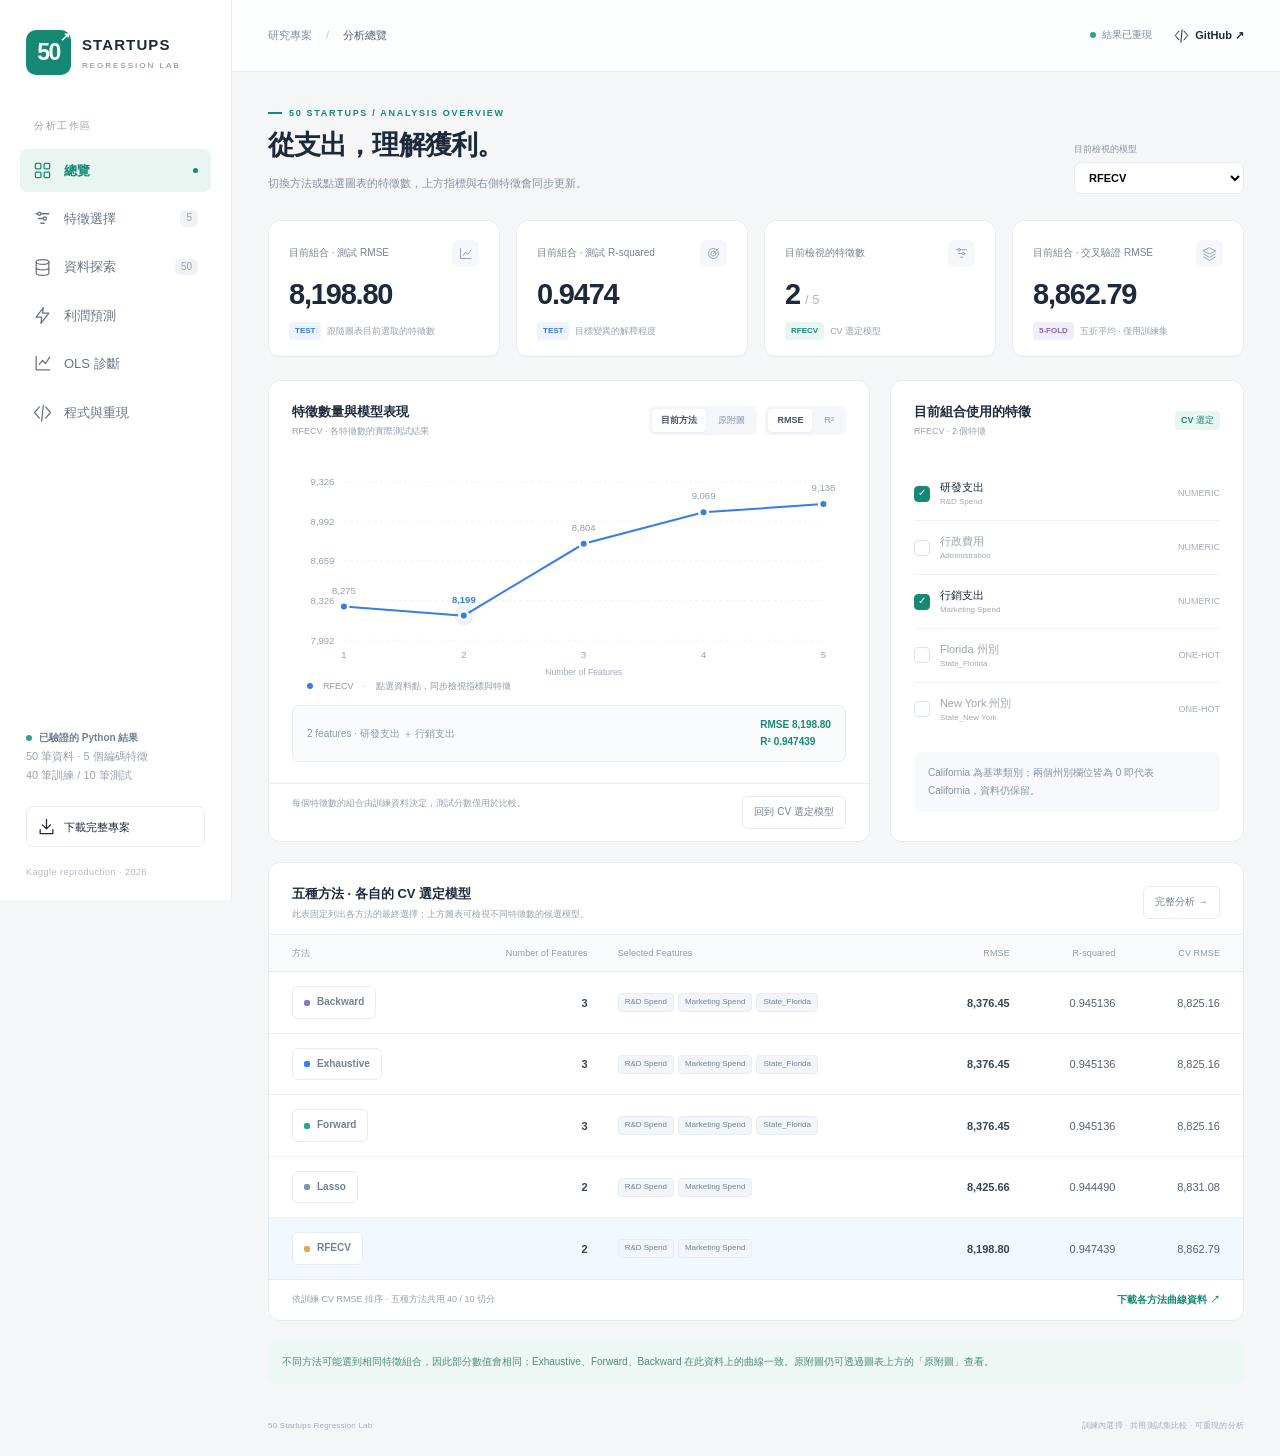
==== index.html @ 45a49378 "Publish 50 Startups analysis dashboard" ====
<!doctype html>
<html lang="zh-Hant">
<head>
  <meta charset="utf-8"><meta name="viewport" content="width=device-width, initial-scale=1">
  <meta name="description" content="探索 50 Startups 資料，對照五種特徵選擇方案、線性迴歸結果，並互動預測利潤。">
  <meta name="theme-color" content="#f5f6f8"><title>50 Startups · 迴歸分析實驗室</title>
  <link rel="stylesheet" href="styles.css">
  <script src="data.js" defer></script><script src="app.js" defer></script>
</head>
<body>
  <aside class="sidebar">
    <a class="brand" href="#overview"><span class="brand-mark">50<span>↗</span></span><span>STARTUPS<span class="brand-sub">REGRESSION LAB</span></span></a>
    <div class="sidebar-label">分析工作區</div>
    <nav aria-label="主導覽">
      <a href="#overview" data-page="overview"><i data-icon="overview"></i>總覽<span class="nav-dot"></span></a>
      <a href="#selection" data-page="selection"><i data-icon="selection"></i>特徵選擇<span class="nav-count">5</span></a>
      <a href="#dataset" data-page="dataset"><i data-icon="dataset"></i>資料探索<span class="nav-count">50</span></a>
      <a href="#prediction" data-page="prediction"><i data-icon="prediction"></i>利潤預測</a>
      <a href="#diagnostics" data-page="diagnostics"><i data-icon="diagnostics"></i>OLS 診斷</a>
      <a href="#source" data-page="source"><i data-icon="source"></i>程式與重現</a>
    </nav>
    <div class="sidebar-bottom"><div class="data-status"><span></span>已驗證的 Python 結果</div><p>50 筆資料 · 5 個編碼特徵<br>40 筆訓練 / 10 筆測試</p><a href="assets/50_startups_project.zip" download class="download-project"><i data-icon="download"></i>下載完整專案</a><div class="sidebar-foot">Kaggle reproduction · 2026</div></div>
  </aside>
  <div class="workspace">
    <header class="topbar"><span class="breadcrumb">研究專案 <span>/</span> <b id="breadcrumb-title">分析總覽</b></span><div class="topbar-right"><span class="top-status"><span></span>結果已重現</span><a class="github-link" href="https://github.com/helen861230-ux/1012-top50-startup-pages" target="_blank" rel="noopener"><i data-icon="source"></i>GitHub ↗</a></div></header>
    <main id="app" tabindex="-1"></main>
    <footer class="footer"><span>50 Startups Regression Lab</span><span>訓練內選擇 · 共用測試集比較 · 可重現的分析</span></footer>
  </div>
  <div id="toast" class="toast" role="status" aria-live="polite"></div>
  <noscript><p>此分析網頁需要啟用 JavaScript。您也可以下載完整 Python 專案執行。</p></noscript>
</body>
</html>
---- styles.css ----
:root{--bg:#f5f6f8;--surface:#fff;--ink:#1e2a3b;--muted:#778294;--line:#e8ecf1;--teal:#168974;--teal-light:#e9f5f0;--blue:#367de9;--blue-light:#edf3ff;--purple:#8968cb;--shadow:0 2px 4px #23355402;--radius:12px}*{box-sizing:border-box}body{margin:0;background:var(--bg);color:var(--ink);font-family:Inter,-apple-system,BlinkMacSystemFont,"Segoe UI","Noto Sans TC",Arial,sans-serif;font-size:14px;line-height:1.65}a{color:inherit;text-decoration:none}button,input,select,textarea{font:inherit}button,a,input,select,summary{outline-offset:4px}button{cursor:pointer}button:disabled{cursor:not-allowed;opacity:.4}button,input,select{border:1px solid var(--line);border-radius:7px}button{background:white;color:var(--ink);padding:8px 13px}button:hover{background:#f3f5f8}svg{vertical-align:middle}i[data-icon]{display:inline-flex}i[data-icon] svg{width:19px;height:19px;stroke:currentColor;fill:none;stroke-width:1.6;stroke-linecap:round;stroke-linejoin:round}.sidebar{position:fixed;inset:0 auto 0 0;width:232px;background:#fff;border-right:1px solid var(--line);padding:30px 20px 20px;display:flex;flex-direction:column;z-index:10}.brand{display:flex;align-items:center;gap:11px;font-size:15px;letter-spacing:1.1px;font-weight:750;padding:0 6px}.brand-mark{background:#168974;color:#fff;border-radius:10px;width:45px;height:45px;display:flex;align-items:center;justify-content:center;font-size:23px;letter-spacing:-1.5px;position:relative}.brand-mark>span{font-size:12px;position:absolute;top:1px;right:3px;line-height:1}.brand-sub{display:block;font-size:8px;letter-spacing:2px;font-weight:500;color:var(--muted);margin-top:1px}.sidebar-label{font-size:10px;letter-spacing:1.5px;color:#9aa3b0;margin:43px 14px 14px}.sidebar nav{display:flex;flex-direction:column;gap:5px}.sidebar nav a{display:flex;align-items:center;gap:12px;padding:11px 13px;color:#697486;font-size:13px;border-radius:7px}.sidebar nav a:hover{background:#f5f7f8}.sidebar nav a.active{background:var(--teal-light);color:var(--teal);font-weight:650}.nav-count{margin-left:auto;font-size:10px;background:#f0f2f5;border-radius:5px;padding:0 6px;color:#9aa1ae}.nav-dot{display:none;width:5px;height:5px;border-radius:50%;background:var(--teal);margin-left:auto}.active .nav-dot{display:block}.sidebar-bottom{margin-top:auto;padding:24px 6px 0}.data-status{font-size:10px;font-weight:650;color:#728194;display:flex;align-items:center;gap:7px}.data-status>span,.top-status>span{height:6px;width:6px;border-radius:50%;background:#2aa589;display:inline-block}.sidebar-bottom p{font-size:11px;color:#9aa3af;line-height:1.8}.download-project{display:flex;gap:8px;align-items:center;margin-top:20px;padding:10px;border:1px solid var(--line);border-radius:7px;font-size:11px}.download-project:hover{background:#f5f7fa}.sidebar-foot{font-size:9px;color:#b3bac5;margin-top:18px;letter-spacing:.5px}.workspace{margin-left:232px}.topbar{height:72px;background:#ffffffd9;border-bottom:1px solid var(--line);padding:0 36px;display:flex;align-items:center;justify-content:space-between;gap:10px}.breadcrumb{font-size:11px;color:#8792a2;display:flex;gap:14px;align-items:center}.breadcrumb>span{color:#c5ccd5}.breadcrumb b{font-weight:500;color:#536071}.topbar-right{display:flex;align-items:center;gap:22px}.top-status{color:#7d8a98;font-size:10px;display:flex;gap:6px;align-items:center}.github-link{display:flex;align-items:center;gap:6px;font-size:11px;font-weight:600}.github-link i svg{width:15px;height:15px}main{max-width:1470px;margin:auto;padding:34px 36px 24px;min-height:calc(100vh - 130px)}.page-heading{display:flex;align-items:flex-end;justify-content:space-between;gap:20px;margin-bottom:26px}.eyebrow{display:flex;gap:7px;align-items:center;text-transform:uppercase;font-size:9px;letter-spacing:1.7px;font-weight:700;color:var(--teal);margin-bottom:6px}.eyebrow::before{content:'';width:14px;height:2px;background:var(--teal)}h1{font-size:27px;line-height:1.4;letter-spacing:-.9px;font-weight:700;margin:0 0 8px}p{margin:0}.page-subtitle{color:#8791a0;font-size:11px;line-height:1.9}.view-selector{flex-shrink:0;min-width:170px}.view-selector>label{font-size:9px;display:block;color:#8a95a4;margin-bottom:5px}.view-selector select{width:100%;padding:8px 32px 8px 10px;background:white;font-size:11px;font-weight:600}.stat-grid{display:grid;grid-template-columns:repeat(4,minmax(0,1fr));gap:16px;margin-bottom:23px}.stat-card{border:1px solid var(--line);background:#fff;border-radius:var(--radius);padding:19px 20px 16px;box-shadow:var(--shadow);position:relative;overflow:hidden}.stat-head{display:flex;align-items:center;justify-content:space-between;font-size:10px;color:#778496}.stat-icon{display:inline-flex;align-items:center;justify-content:center;width:27px;height:27px;background:#f5f7fa;border-radius:7px;color:#99a4b1}.stat-icon svg{width:15px;height:15px}.stat-value{font-size:29px;font-weight:650;letter-spacing:-1.2px;margin:4px 0 4px;font-variant-numeric:tabular-nums}.stat-value small{font-size:13px;color:#adb5c1;letter-spacing:0;font-weight:400;margin-left:5px}.stat-foot{font-size:9px;display:flex;gap:6px;align-items:center;color:#99a2af}.stat-foot .pill{font-size:8px}.pill{display:inline-block;border-radius:4px;padding:2px 6px;font-size:9px;color:var(--teal);background:var(--teal-light);white-space:nowrap;font-weight:550}.pill.blue{background:var(--blue-light);color:var(--blue)}.pill.purple{background:#f2edfa;color:var(--purple)}.pill.gray{background:#f2f4f7;color:#8b94a1}.two-col{display:grid;grid-template-columns:minmax(0,1.7fr) minmax(280px,1fr);gap:20px}.card{background:var(--surface);border:1px solid var(--line);border-radius:var(--radius);box-shadow:var(--shadow);min-width:0;margin-bottom:20px;overflow:hidden}.card-head{display:flex;align-items:center;justify-content:space-between;gap:12px;padding:21px 23px 12px}.card-title{font-size:13px;font-weight:650;line-height:1.6}.card-subtitle{font-size:9px;color:#98a2b0;margin-top:2px}.card-body{padding:10px 23px 21px}.card-footer{border-top:1px solid var(--line);padding:12px 23px;font-size:9px;color:#97a1af;display:flex;justify-content:space-between;gap:10px}.segmented{display:flex;background:#f4f6f9;padding:3px;border-radius:6px;gap:3px}.segmented button{border:none;background:transparent;padding:4px 9px;border-radius:4px;font-size:9px;color:#8b96a5}.segmented button.active{background:#fff;color:#465366;box-shadow:0 1px 3px #1525360d;font-weight:600}.chart{width:100%;height:auto;display:block;overflow:visible}.chart text{font-family:inherit;font-size:11px;fill:#94a0b0}.chart .axis-label{font-size:10px;fill:#a0aab8}.chart .grid{stroke:#eef1f5;stroke-width:1;stroke-dasharray:3 4}.chart .chart-value{font-weight:650;fill:var(--blue);font-size:11px}.chart .chart-line{fill:none;stroke:var(--blue);stroke-width:2.3}.chart .dot{stroke:white;stroke-width:3;fill:var(--blue)}.chart-point{cursor:pointer}.chart-point:hover .dot{r:6.5}.chart-note{display:flex;gap:10px;align-items:center;font-size:9px;color:#8d99a9;margin:1px 0 0 15px}.legend-dot{display:inline-block;height:6px;width:6px;border-radius:50%;background:var(--blue)}.feature-list{margin:6px 0 16px}.feature-row{display:flex;align-items:center;gap:10px;padding:11px 0;border-bottom:1px solid #f0f2f6;font-size:11px}.feature-row:last-child{border-bottom:0}.feature-row .check{border:1px solid #dbe2e9;width:16px;height:16px;border-radius:4px;display:inline-flex;align-items:center;justify-content:center;flex-shrink:0;color:transparent;font-size:10px}.feature-row.selected .check{background:var(--teal);border-color:var(--teal);color:white}.feature-name small{display:block;font-size:8px;line-height:1.6;color:#a0a8b4}.feature-row .feature-type{margin-left:auto;color:#a6adba;font-size:9px}.feature-row.muted{color:#9ba5b2}.tip{padding:12px 14px;background:#f7f9fc;border-radius:7px;font-size:10px;line-height:1.8;color:#8895a7}.tip.teal{background:#edf7f3;color:#558b7d}.tip i{margin-right:4px}.small-link{color:var(--teal);font-size:10px;font-weight:650;white-space:nowrap}.table-wrap{overflow:auto}table{border-collapse:collapse;width:100%;white-space:nowrap}th{text-align:left;font-weight:500;background:#f8fafc;color:#8f9aaa;font-size:9px;letter-spacing:.1px;padding:11px 15px;border-top:1px solid var(--line);border-bottom:1px solid var(--line)}td{padding:14px 15px;border-bottom:1px solid #f0f3f6;font-size:11px;color:#526174;font-variant-numeric:tabular-nums}tbody tr:last-child td{border-bottom:0}tbody tr:hover{background:#fbfcfe}th:first-child,td:first-child{padding-left:23px}th:last-child,td:last-child{padding-right:23px}td.numeric,th.numeric{text-align:right}td.strong{font-weight:650;color:#34445a}.table-features{display:flex;flex-wrap:wrap;gap:4px;max-width:430px;white-space:normal}.chip{background:#f2f5f9;color:#738297;border:1px solid #e9edf3;border-radius:4px;display:inline-block;padding:2px 6px;font-size:8px;line-height:1.6}.chip.selected{background:var(--teal-light);border-color:#d5ece2;color:#367e6e}.row-active{background:#f2f8ff!important}.method-badge{display:inline-flex;gap:7px;align-items:center;font-weight:600}.method-dot{width:6px;height:6px;display:inline-block;border-radius:2px}.toolbar{display:flex;align-items:center;gap:8px;flex-wrap:wrap}.button{display:inline-flex;align-items:center;justify-content:center;gap:6px;padding:7px 11px;border:1px solid var(--line);border-radius:6px;font-size:10px;background:white;color:#748295}.button i svg{width:13px;height:13px}.button:hover{background:#f4f7fa}.button.primary{background:var(--teal);border-color:var(--teal);color:white}.button.primary:hover{background:#0e7764}.button.dark{background:#25344a;border-color:#25344a;color:#fff}.text-muted{color:var(--muted)}.content-note{font-size:10px;line-height:1.9;color:#91a0b0;margin:8px 1px 20px}.method-cards{display:grid;grid-template-columns:repeat(5,minmax(0,1fr));gap:12px;margin-bottom:22px}.method-card{background:#fff;border:1px solid var(--line);border-radius:9px;text-align:left;padding:16px 14px;display:flex;flex-direction:column;gap:6px}.method-card.active{border-color:var(--teal);background:#f5fbf8;box-shadow:0 0 0 1px var(--teal)}.method-card>span:first-child{font-size:11px;font-weight:650}.method-card small{color:#99a4b2;font-size:9px}.method-card strong{font-size:20px;letter-spacing:-.5px;font-weight:600}.form-grid{display:grid;grid-template-columns:1fr 1fr;gap:18px}.field label{display:block;font-size:11px;color:#718196;margin-bottom:7px}.field input[type=number],.field select{display:block;width:100%;padding:10px 12px;background:white;min-height:43px;color:#34455b}.field input[type=range]{width:100%;accent-color:var(--teal);margin-top:12px}.field small{display:block;font-size:9px;color:#a0aab8;margin-top:3px}.field.inactive{opacity:.55}.prediction-result{background:#1f3540;color:white;border-radius:11px;padding:26px}.prediction-result .eyebrow{color:#8ec8b6}.prediction-result .eyebrow::before{background:#8ec8b6}.prediction-value{font-size:40px;font-weight:600;letter-spacing:-1.8px;line-height:1.4;margin:10px 0 4px;font-variant-numeric:tabular-nums}.prediction-result .sub{font-size:10px;color:#9db5bc}.prediction-result hr{border:0;border-top:1px solid #ffffff18;margin:22px 0}.prediction-result .feature-result{color:#c9dfda;font-size:10px;line-height:1.9}.model-comparison-list>div{display:flex;justify-content:space-between;align-items:center;border-bottom:1px solid var(--line);padding:12px 0;font-size:11px}.model-comparison-list>div:last-child{border:0}.filters{display:flex;align-items:center;gap:12px;flex-wrap:wrap}.filters label{font-size:10px;color:#8190a3;display:flex;align-items:center;gap:7px}.filters input[type=search],.filters select{padding:7px 10px;background:white;font-size:10px;min-width:130px}.filters input[type=checkbox]{accent-color:var(--teal)}.data-footer{display:flex;justify-content:space-between;align-items:center;font-size:10px;color:#94a0b1;padding:14px 23px;border-top:1px solid var(--line)}.pagination{display:flex;gap:7px}.pagination button{padding:4px 10px;font-size:11px}.markdown-panel{padding:18px 23px;background:#f7f9fc;border-top:1px solid var(--line)}pre{margin:0;white-space:pre;overflow:auto;font-size:11px;line-height:1.8;color:#63728a;font-family:"SFMono-Regular",Consolas,monospace;tab-size:4}.markdown-panel pre{max-height:330px}.code-block{background:#182638;padding:24px;border-radius:0 0 10px 10px}.code-block pre{color:#c0cfde;font-size:10px;max-height:600px}.code-tabs{display:flex;gap:3px;overflow:auto}.code-tabs button{background:#f5f7fa;border:0;font-size:10px;color:#8c97a7}.code-tabs button.active{background:var(--blue-light);color:var(--blue)}details{padding:16px 22px;border-top:1px solid var(--line)}summary{font-size:11px;color:#63758a;cursor:pointer}details pre{margin-top:15px;max-height:480px}.diagnostic-image{width:100%;display:block;height:auto}.workflow{display:grid;grid-template-columns:repeat(5,1fr);gap:0;padding:18px 0}.workflow-step{padding:0 16px;border-right:1px solid var(--line)}.workflow-step:last-child{border:0}.workflow-step .step-number{width:24px;height:24px;border-radius:50%;background:var(--teal-light);color:var(--teal);display:inline-flex;align-items:center;justify-content:center;font-size:10px;font-weight:650;margin-bottom:10px}.workflow-step strong{display:block;font-size:11px}.workflow-step p{font-size:9px;color:#99a4b3;margin-top:4px}.download-grid{display:flex;gap:10px;flex-wrap:wrap}.footer{padding:12px 36px 23px;display:flex;justify-content:space-between;font-size:8px;color:#a4aebc;letter-spacing:.2px;gap:20px}.toast{position:fixed;bottom:25px;left:calc(50% + 100px);transform:translateX(-50%) translateY(20px);background:#203d37;color:#fff;border-radius:8px;padding:12px 20px;box-shadow:0 4px 20px #182d3530;font-size:12px;opacity:0;pointer-events:none;transition:opacity .2s,transform .2s;z-index:100;max-width:90vw}.toast.visible{opacity:1;transform:translateX(-50%) translateY(0)}.empty{padding:45px;text-align:center;color:#94a1b1;font-size:12px}.sr-only{position:absolute;width:1px;height:1px;overflow:hidden;clip:rect(0,0,0,0)}.fine-print{font-size:9px;color:#a0aabb;margin-top:16px;line-height:1.9}.underlined{border-bottom:1px solid #cdd8df}.source-links{display:flex;gap:20px;font-size:10px;color:var(--teal);flex-wrap:wrap;margin-top:15px}.numeric-label{font-variant-numeric:tabular-nums}.metric-top{color:var(--teal);font-weight:650}.feature-inspector{background:#f9fbfd;border:1px solid var(--line);border-radius:7px;margin-top:12px;padding:11px 14px;font-size:10px;color:#8d99a9;display:flex;justify-content:space-between;gap:10px;align-items:center}
@media(min-width:1500px){main{padding-top:40px}.stat-card{padding:23px}.stat-value{font-size:34px}.two-col{grid-template-columns:1.75fr 1fr}}
@media(max-width:1100px){.sidebar{width:200px;padding-left:15px;padding-right:15px}.workspace{margin-left:200px}main{padding:26px 24px}.topbar{padding:0 24px}.two-col{grid-template-columns:minmax(0,1.4fr) minmax(250px,1fr);gap:16px}.stat-grid{gap:12px}.stat-card{padding:15px}.stat-value{font-size:25px}.card-head{padding-left:18px;padding-right:18px}.card-body{padding-left:18px;padding-right:18px}.page-heading{gap:10px}.method-cards{gap:9px}.method-card{padding:12px 10px}.method-card>span:first-child{font-size:10px}.prediction-value{font-size:33px}}
@media(max-width:850px){.sidebar{width:178px;padding-left:12px;padding-right:12px}.workspace{margin-left:178px}.brand{gap:8px;font-size:12px}.brand-mark{width:36px;height:36px;font-size:20px}.brand-sub{font-size:7px;letter-spacing:1px}.sidebar nav a{font-size:11px;padding:10px;gap:8px}.two-col{grid-template-columns:1fr}.stat-grid{grid-template-columns:repeat(2,1fr)}.page-heading{align-items:flex-start}h1{font-size:25px}.method-cards{grid-template-columns:repeat(3,1fr)}.form-grid{gap:14px}.workflow{grid-template-columns:repeat(3,1fr);gap:20px}.workflow-step{border:0}.footer{padding-left:24px;padding-right:24px}.footer>span:last-child{display:none}}
@media(max-width:600px){.sidebar{position:static;width:100%;padding:14px 16px 0;border-bottom:1px solid var(--line);border-right:0}.brand{gap:9px;padding:0 3px}.brand-mark{width:32px;height:32px;font-size:19px}.brand-sub{display:none}.brand{font-size:13px}.sidebar-label,.sidebar-bottom{display:none}.sidebar nav{flex-direction:row;overflow:auto;margin-top:14px;gap:7px}.sidebar nav a{flex-shrink:0;font-size:10px;padding:9px 8px;border-radius:7px 7px 0 0;gap:6px}.sidebar nav i svg{width:14px;height:14px}.nav-count,.nav-dot{display:none!important}.workspace{margin-left:0}.topbar{height:48px;padding:0 18px}.top-status{display:none}.breadcrumb{font-size:9px;gap:9px}.github-link{font-size:10px}main{padding:22px 16px 15px}.page-heading{flex-wrap:wrap;margin-bottom:19px;gap:13px}.eyebrow{font-size:8px}h1{font-size:25px}.page-subtitle{font-size:10px}.view-selector{min-width:0;width:150px}.stat-grid{gap:10px;margin-bottom:16px}.stat-card{padding:13px 14px}.stat-value{font-size:25px}.stat-foot{font-size:8px}.stat-head{font-size:9px}.stat-icon{width:23px;height:23px}.stat-icon svg{width:13px;height:13px}.two-col{gap:0}.card{margin-bottom:16px}.card-head{padding:17px 16px 10px;flex-wrap:wrap}.card-body{padding:8px 16px 18px}.card-title{font-size:12px}.card-subtitle{font-size:8px}.card-footer{padding:10px 16px;font-size:8px}.method-cards{grid-template-columns:repeat(2,1fr)}.method-cards .method-card:last-child{grid-column:span 2}.form-grid{grid-template-columns:1fr}.prediction-result{padding:22px}.prediction-value{font-size:37px}.filters{gap:8px}.filters input[type=search]{min-width:110px;width:140px}.filters select{min-width:110px;max-width:180px}th:first-child,td:first-child{padding-left:16px}th:last-child,td:last-child{padding-right:16px}td{padding:11px 12px;font-size:10px}.table-features{max-width:230px}.toolbar{gap:6px}.button{padding:6px 8px;font-size:9px}.feature-inspector{flex-direction:column;align-items:flex-start;gap:5px}.workflow{grid-template-columns:1fr 1fr}.workflow-step{padding:0 8px}.footer{padding:5px 16px 20px}.toast{left:50%;font-size:11px}.content-note{font-size:9px}.code-tabs button{font-size:9px;padding:7px}.source-links{gap:12px}}
@media(prefers-reduced-motion:reduce){*{scroll-behavior:auto!important;transition:none!important}}

.ui-icon{stroke:currentColor;fill:none;stroke-width:1.6;stroke-linecap:round;stroke-linejoin:round}
@media(max-width:600px){.sidebar{position:sticky;top:0;background:white}}
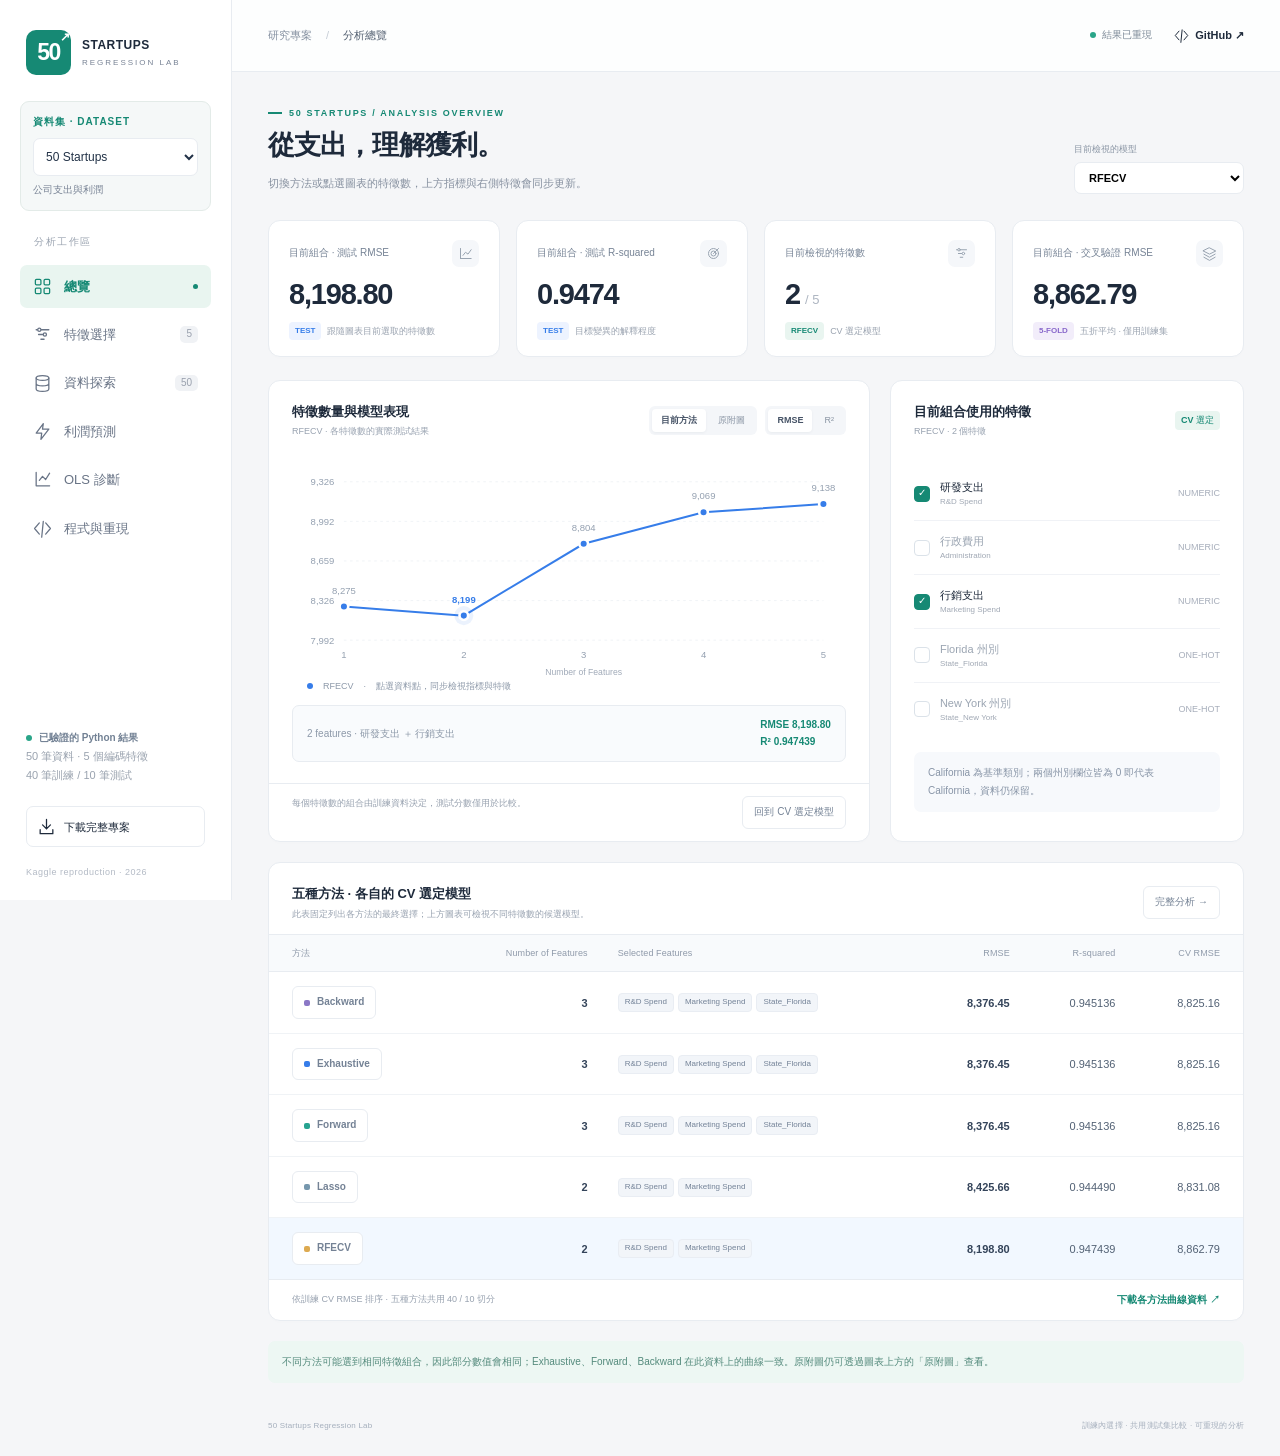
==== commit d57b050e: "Add Life Expectancy dataset switcher and interactive regression analysis" ====
--- a/index.html
+++ b/index.html
@@ -2,20 +2,20 @@
 <html lang="zh-Hant">
 <head>
   <meta charset="utf-8"><meta name="viewport" content="width=device-width, initial-scale=1">
-  <meta name="description" content="探索 50 Startups 資料，對照五種特徵選擇方案、線性迴歸結果，並互動預測利潤。">
+  <meta name="description" content="切換 50 Startups 與 Life Expectancy，探索資料、比較線性迴歸模型並互動預測。">
   <meta name="theme-color" content="#f5f6f8"><title>50 Startups · 迴歸分析實驗室</title>
   <link rel="stylesheet" href="styles.css">
-  <script src="data.js" defer></script><script src="app.js" defer></script>
+  <script src="data.js" defer></script><script src="life-data.js" defer></script><script src="life-app.js" defer></script><script src="app.js" defer></script>
 </head>
 <body>
   <aside class="sidebar">
     <a class="brand" href="#overview"><span class="brand-mark">50<span>↗</span></span><span>STARTUPS<span class="brand-sub">REGRESSION LAB</span></span></a>
-    <div class="sidebar-label">分析工作區</div>
+    <div class="dataset-switcher"><label for="dataset-select">資料集 · DATASET</label><select id="dataset-select"><option value="startups">50 Startups</option><option value="life">Life Expectancy（WHO）</option></select><small id="dataset-description">公司支出與利潤</small></div><div class="sidebar-label">分析工作區</div>
     <nav aria-label="主導覽">
       <a href="#overview" data-page="overview"><i data-icon="overview"></i>總覽<span class="nav-dot"></span></a>
-      <a href="#selection" data-page="selection"><i data-icon="selection"></i>特徵選擇<span class="nav-count">5</span></a>
+      <a href="#selection" data-page="selection"><i data-icon="selection"></i><span id="nav-selection-label">特徵選擇</span><span class="nav-count">5</span></a>
       <a href="#dataset" data-page="dataset"><i data-icon="dataset"></i>資料探索<span class="nav-count">50</span></a>
-      <a href="#prediction" data-page="prediction"><i data-icon="prediction"></i>利潤預測</a>
+      <a href="#prediction" data-page="prediction"><i data-icon="prediction"></i><span id="nav-prediction-label">利潤預測</span></a>
       <a href="#diagnostics" data-page="diagnostics"><i data-icon="diagnostics"></i>OLS 診斷</a>
       <a href="#source" data-page="source"><i data-icon="source"></i>程式與重現</a>
     </nav>
--- a/styles.css
+++ b/styles.css
@@ -7,3 +7,7 @@
 
 .ui-icon{stroke:currentColor;fill:none;stroke-width:1.6;stroke-linecap:round;stroke-linejoin:round}
 @media(max-width:600px){.sidebar{position:sticky;top:0;background:white}}
+
+/* Dataset selector: retained across every analysis page. */
+.dataset-switcher{margin:26px 0 0;padding:12px;background:#f5f8f8;border:1px solid #e3ebe8;border-radius:9px}.dataset-switcher label{display:block;font-size:10px;font-weight:700;letter-spacing:1px;color:#168974;margin-bottom:7px}.dataset-switcher select{width:100%;min-height:38px;background:white;padding:7px 8px;color:#223247;font-size:12px}.dataset-switcher small{display:block;font-size:10px;color:#778294;margin-top:6px}.sidebar-label{margin-top:23px}.brand{font-size:12px;letter-spacing:.5px}.view-selector select{max-width:250px}.life-fields{margin-top:22px}.life-fields small{overflow-wrap:anywhere}.life-fields input{width:100%}.card details{margin-top:12px}.model-comparison-list{margin-top:12px}.table-wrap{max-width:100%}.prediction-value{font-size:38px}.page-subtitle{max-width:820px}
+@media(max-width:800px){.dataset-switcher{margin:12px 0}.sidebar{height:auto}.sidebar-label{display:none}.life-fields{grid-template-columns:1fr}.brand{font-size:13px}}
